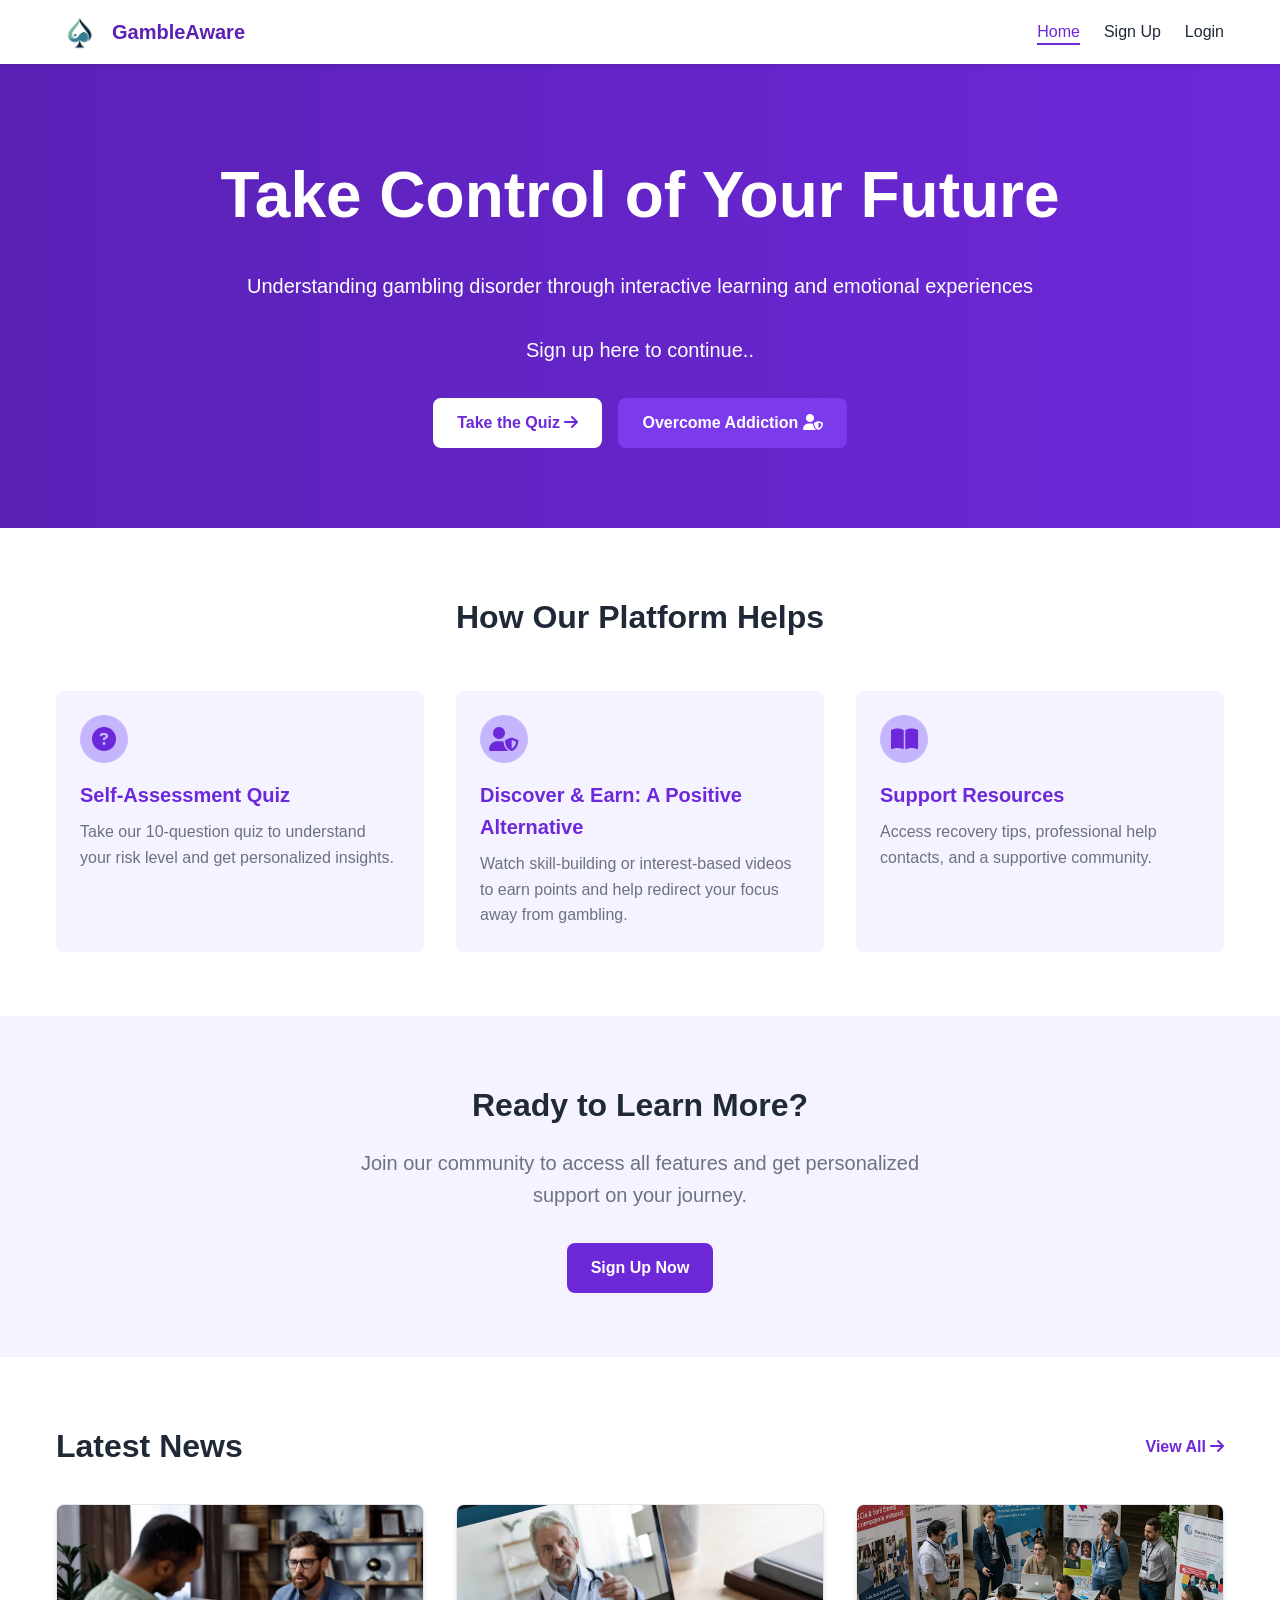
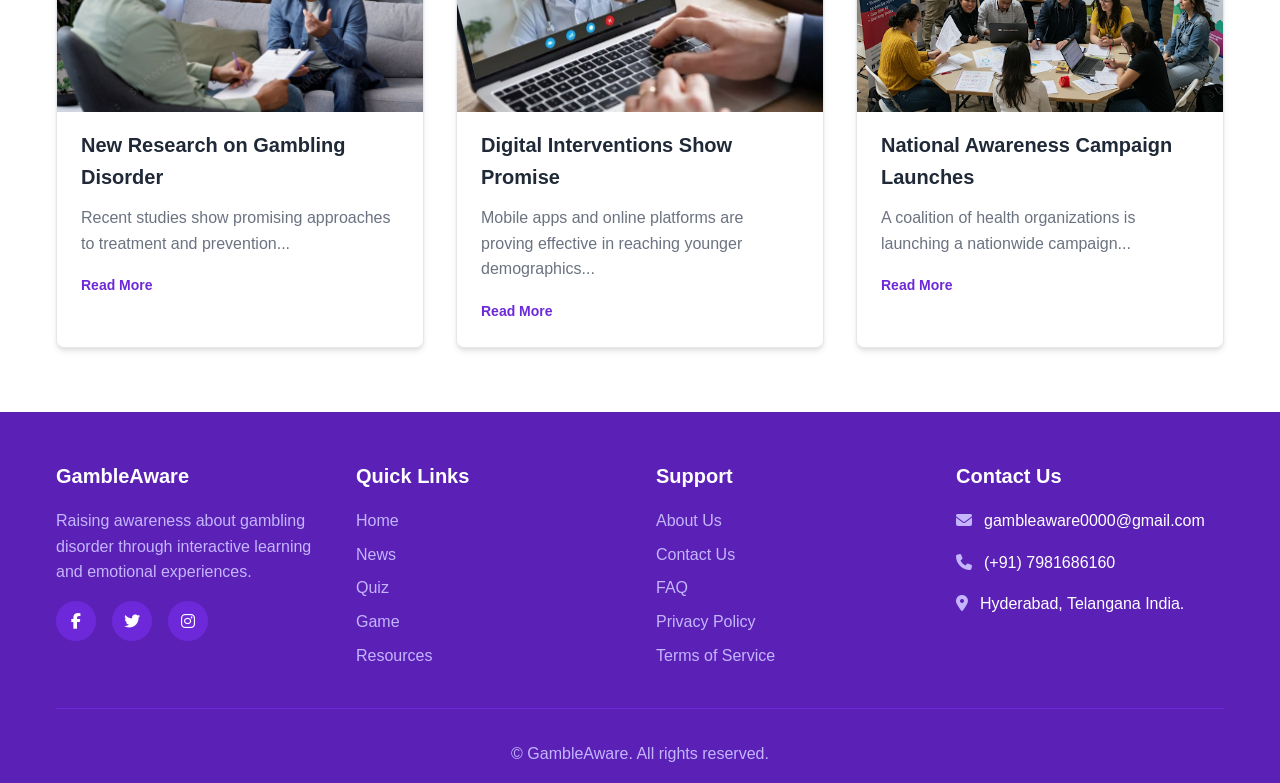
==== index.html @ d8a06137 "Update and rename Firstpage.html to index.html" ====
<!DOCTYPE html>
<html lang="en">
<head>
    <meta charset="UTF-8">
    <meta name="viewport" content="width=device-width, initial-scale=1.0">
    <title>GambleAware - Gambling Disorder Awareness</title>
    <link rel="stylesheet" href="style.css">
    <link rel="stylesheet" href="https://cdnjs.cloudflare.com/ajax/libs/font-awesome/6.4.0/css/all.min.css">
</head>
<body>
    <!-- Navigation Bar -->
    <nav class="navbar">
        <div class="container">
            <div class="navbar-content">
                <div class="logo">
                    <a href="index.html">
                        <div class="logo-circle"> <img src="unnamed-removebg-preview.png" alt=""> </div>
                        <span class="site-name">GambleAware</span>
                    </a>
                </div>
                
                <ul class="nav-links">
                    <li><a href="index.html" class="active">Home</a></li>
                    <li><a href="signup.html">Sign Up</a></li>
                    <li><a href="login1.html">Login</a></li>
                </ul>
                
                <div class="mobile-menu-btn">
                    <i class="fas fa-bars"></i>
                </div>
            </div>
        </div>
    </nav>
    
    <!-- Mobile Menu -->
    <div class="mobile-menu">
        <ul class="mobile-nav-links">
            <li><a href="#">Home</a></li>
            <li><a href="#">News</a></li>
            <li><a href="#">Quiz</a></li>
            <li><a href="#">Recovery</a></li>
            <li><a href="#">Resources</a></li>
        </ul>
    </div>

    <!-- Hero Section -->
    <section class="hero">
        <div class="container">
                <h1 class="fade-in">Take Control of Your Future</h1>
                <p>Understanding gambling disorder through interactive learning and emotional experiences</p>
                <p> <a href="signup.html" style="color: white;"> Sign up here </a> to continue..</p>
                <div class="hero-buttons">
                    <a href="#" class="btn btn-light">
                        Take the Quiz  <i class="fas fa-arrow-right"></i>
                    </a>
                    <a href="#" class="btn btn-secondary">
                        Overcome Addiction <i class="fas fa-user-shield"></i>
                    </a>
                </div>  
        </div>
    </section>

    <!-- Features Section -->
    <section class="features">
        <div class="container">
            <h2>How Our Platform Helps</h2>
            <div class="features-grid">
                <div class="feature-card">
                    <a href="#">
                    <div class="feature-icon">
                        <i class="fas fa-question-circle"></i>
                    </div>
                    <h3>Self-Assessment Quiz</h3>
                    <p>Take our 10-question quiz to understand your risk level and get personalized insights.</p>
                    </a>
                </div>

                <div class="feature-card">
                    <a href="#">
                    <div class="feature-icon">
                        <i class="fas fa-user-shield"></i>
                    </div>
                    <h3>Discover & Earn: A Positive Alternative</h3>
                    <p>Watch skill-building or interest-based videos to earn points and help redirect your focus away from gambling.</p>
                    </a>
                </div>

                <div class="feature-card">
                    <a href="#">
                    <div class="feature-icon">
                        <i class="fas fa-book-open"></i>
                    </div>
                    <h3>Support Resources</h3>
                    <p>Access recovery tips, professional help contacts, and a supportive community.</p>
                    </a>
                </div>
            </div>
        </div>
    </section>

    <!-- Call to Action -->
    <section class="cta">
        <div class="container">
            <h2>Ready to Learn More?</h2>
            <p>Join our community to access all features and get personalized support on your journey.</p>
            <a href="signup.html" class="btn btn-primary">Sign Up Now</a>
        </div>
    </section>

    <!-- Latest News Preview -->
    <section class="news-preview">
        <div class="container">
            <div class="section-header">
                <h2>Latest News</h2>
                <a href="#" class="view-all">
                    View All <i class="fas fa-arrow-right"></i>
                </a>
            </div>
            <div class="news-grid">
                <div class="news-card">
                    <div class="news-image" >
                        <img src="photo1.jpg" style="aspect-ratio: 738 / 418;" alt="">
                    </div>
                    <div class="news-content">
                        <h3>New Research on Gambling Disorder</h3>
                        <p>Recent studies show promising approaches to treatment and prevention...</p>
                        <a href="#" class="read-more">Read More</a>
                    </div>
                </div>

                <div class="news-card">
                    <div class="news-image">
                        <img src="p17.jpg" style="aspect-ratio: 738 / 418;" alt="">
                    </div>
                    <div class="news-content">
                        <h3>Digital Interventions Show Promise</h3>
                        <p>Mobile apps and online platforms are proving effective in reaching younger demographics...</p>
                        <a href="#" class="read-more">Read More</a>
                    </div>
                </div>

                <div class="news-card">
                    <div class="news-image">
                        <img src="p20.png" style="aspect-ratio: 738 / 418;" alt="">
                    </div>
                    <div class="news-content">
                        <h3>National Awareness Campaign Launches</h3>
                        <p>A coalition of health organizations is launching a nationwide campaign...</p>
                        <a href="#" class="read-more">Read More</a>
                    </div>
                </div>
            </div>
        </div>
    </section>

    <!-- Footer -->
    <footer class="footer">
        <div class="container">
            <div class="footer-grid">
                <!-- About -->
                <div class="footer-column">
                    <h3>GambleAware</h3>
                    <p>Raising awareness about gambling disorder through interactive learning and emotional experiences.</p>
                    <div class="social-links">
                        <a href="#"><i class="fab fa-facebook-f"></i></a>
                        <a href="#"><i class="fab fa-twitter"></i></a>
                        <a href="#"><i class="fab fa-instagram"></i></a>
                    </div>
                </div>

                <!-- Quick Links -->
                <div class="footer-column">
                    <h3>Quick Links</h3>
                    <ul class="footer-links">
                        <li><a href="#">Home</a></li>
                        <li><a href="#">News</a></li>
                        <li><a href="#">Quiz</a></li>
                        <li><a href="#">Game</a></li>
                        <li><a href="#">Resources</a></li>
                    </ul>
                </div>

                <!-- Support -->
                <div class="footer-column">
                    <h3>Support</h3>
                    <ul class="footer-links">
                        <li><a href="about.html">About Us</a></li>
                        <li><a href="contact.html">Contact Us</a></li>
                        <li><a href="#">FAQ</a></li>
                        <li><a href="#">Privacy Policy</a></li>
                        <li><a href="#">Terms of Service</a></li>
                    </ul>
                </div>

                <!-- Contact -->
                <div class="footer-column">
                    <h3>Contact Us</h3>
                    <ul class="contact-info">
                        <li>
                            <i class="fas fa-envelope"></i>
                            <span>gambleaware0000@gmail.com</span>
                        </li>
                        <li>
                            <i class="fas fa-phone"></i>
                            <span>(+91) 7981686160</span>
                        </li>
                        <li>
                            <i class="fas fa-map-marker-alt"></i>
                            <span>Hyderabad, Telangana India.</span>
                        </li>
                    </ul>
                </div>
            </div>

            <div class="footer-bottom">
                <p>&copy; <span id="current-year"></span> GambleAware. All rights reserved.</p>
            </div>
        </div>
    </footer>

    <script src="js/main.js"></script>
</body>
</html>
---- style.css ----
/* Base Styles */
:root {
    --primary: #6d28d9;
    --primary-dark: #5b21b6;
    --primary-light: #8b5cf6;
    --primary-lighter: #a78bfa;
    --primary-lightest: #c4b5fd;
    --primary-bg: #f5f3ff;
    --secondary: #7c3aed;
    --text-dark: #1f2937;
    --text-light: #6b7280;
    --white: #ffffff;
    --gray-100: #f3f4f6;
    --gray-200: #e5e7eb;
    --gray-300: #d1d5db;
    --gray-400: #9ca3af;
    --gray-500: #6b7280;
    --success: #10b981;
    --warning: #f59e0b;
    --danger: #ef4444;
    --border-radius: 0.5rem;
    --box-shadow: 0 4px 6px -1px rgba(0, 0, 0, 0.1), 0 2px 4px -1px rgba(0, 0, 0, 0.06);
    --transition: all 0.3s ease;
}

* {
    margin: 0;
    padding: 0;
    box-sizing: border-box;
}

body {
    font-family: 'Segoe UI', Tahoma, Geneva, Verdana, sans-serif;
    line-height: 1.6;
    color: var(--text-dark);
    background-color: var(--white);
}

.container {
    width: 100%;
    max-width: 1200px;
    margin: 0 auto;
    padding: 0 1rem;
}

a {
    text-decoration: none;
    color: var(--primary);
    transition: var(--transition);
}

a:hover {
    color: var(--primary-dark);
}

ul {
    list-style: none;
}

img {
    max-width: 100%;
}

.text-center {
    text-align: center;
}

.bold {
    font-weight: 700;
}

.hidden {
    display: none !important;
}

.section-title {
    font-size: 2rem;
    font-weight: 700;
    text-align: center;
    margin-bottom: 2rem;
}

.section-description {
    font-size: 1.2rem;
    color: var(--text-light);
    max-width: 800px;
    margin: 0 auto 2rem;
}

/* Buttons */
.btn {
    display: inline-block;
    padding: 0.75rem 1.5rem;
    border-radius: var(--border-radius);
    font-weight: 600;
    text-align: center;
    cursor: pointer;
    transition: var(--transition);
    border: none;
    font-size: 1rem;
}

.btn-primary {
    background-color: var(--primary);
    color: var(--white);
}

.btn-primary:hover {
    background-color: var(--primary-dark);
    color: var(--white);
    transform: translateY(-2px);
}

.btn-secondary {
    background-color: var(--secondary);
    color: var(--white);
}

.btn-secondary:hover {
    background-color: var(--primary-dark);
    color: var(--white);
    transform: translateY(-2px);
}

.btn-light {
    background-color: var(--white);
    color: var(--primary);
}

.btn-light:hover {
    background-color: var(--gray-100);
    transform: translateY(-2px);
}

.btn-outline {
    background-color: transparent;
    color: var(--text-dark);
    border: 1px solid var(--gray-300);
}

.btn-outline:hover {
    border-color: var(--primary);
    color: var(--primary);
    transform: translateY(-2px);
}

.btn-danger {
    background-color: var(--danger);
    color: var(--white);
}

.btn-danger:hover {
    background-color: #dc2626;
    color: var(--white);
}

.btn-small {
    padding: 0.25rem 0.5rem;
    font-size: 0.875rem;
}

.btn-large {
    padding: 1rem 2rem;
    font-size: 1.25rem;
}

.btn:disabled {
    opacity: 0.7;
    cursor: not-allowed;
    transform: none;
}

/* Navigation */
.navbar {
    background-color: var(--white);
    box-shadow: 0 2px 4px rgba(0, 0, 0, 0.1);
    position: sticky;
    top: 0;
    z-index: 100;
}

.navbar-content {
    display: flex;
    justify-content: space-between;
    align-items: center;
    height: 4rem;
}

.logo a {
    display: flex;
    align-items: center;
    color: var(--text-dark);
}

.logo-circle {
    width: 3rem;
    height: 3rem;
    color: var(--white);
    border-radius: 50%;
    display: flex;
    align-items: center;
    justify-content: center;
    font-weight: 700;
    margin-right: 0.5rem;
}

.site-name {
    font-size: 1.25rem;
    font-weight: 700;
    color: var(--primary-dark);
}

.nav-links {
    display: none;
}

.auth-buttons {
    display: none;
}

.mobile-menu-btn {
    font-size: 1.5rem;
    cursor: pointer;
    color: var(--text-dark);
}

.mobile-menu {
    display: none;
    background-color: var(--white);
    box-shadow: 0 4px 6px rgba(0, 0, 0, 0.1);
    overflow: hidden;
    max-height: 0;
    transition: max-height 0.3s ease;
}

.mobile-menu.active {
    display: block;
    max-height: 500px;
}

.mobile-nav-links li {
    border-bottom: 1px solid var(--gray-200);
}

.mobile-nav-links a {
    display: block;
    padding: 1rem;
    color: var(--text-dark);
}

.mobile-nav-links a:hover {
    background-color: var(--gray-100);
    color: var(--primary);
}

/* Hero Section */
.hero {
    background: linear-gradient(to right, var(--primary-dark), var(--primary));
    color: var(--white);
    padding: 5rem 0;
    text-align: center;
}

.hero-content {
    max-width: 800px;
    margin: 0 auto;
}

.hero h1 {
    font-size: 2.5rem;
    font-weight: 700;
    margin-bottom: 1.5rem;
}

.hero p {
    font-size: 1.25rem;
    margin-bottom: 2rem;
}

.hero-buttons {
    display: flex;
    flex-wrap: wrap;
    justify-content: center;
    gap: 1rem;
}

/* Features Section */
.features {
    padding: 4rem 0;
    background-color: var(--white);
}

.features h2 {
    text-align: center;
    font-size: 2rem;
    margin-bottom: 3rem;
}

.features-grid {
    display: grid;
    grid-template-columns: 1fr;
    gap: 2rem;
}

.feature-card {
    background-color: var(--primary-bg);
    padding: 1.5rem;
    border-radius: var(--border-radius);
    transition: var(--transition);
}

.feature-card:hover {
    transform: translateY(-5px);
}

.feature-icon {
    background-color: var(--primary-lightest);
    width: 3rem;
    height: 3rem;
    border-radius: 50%;
    display: flex;
    align-items: center;
    justify-content: center;
    margin-bottom: 1rem;
}

.feature-icon i {
    color: var(--primary);
    font-size: 1.5rem;
}

.feature-card h3 {
    font-size: 1.25rem;
    margin-bottom: 0.5rem;
}

.feature-card p {
    color: var(--text-light);
}

/* Call to Action */
.cta {
    background-color: var(--primary-bg);
    padding: 4rem 0;
    text-align: center;
}

.cta h2 {
    font-size: 2rem;
    margin-bottom: 1rem;
}

.cta p {
    font-size: 1.25rem;
    color: var(--text-light);
    max-width: 600px;
    margin: 0 auto 2rem;
}

/* News Preview */
.news-preview {
    padding: 4rem 0;
    background-color: var(--white);
}

.section-header {
    display: flex;
    justify-content: space-between;
    align-items: center;
    margin-bottom: 2rem;
}

.section-header h2 {
    font-size: 2rem;
}

.view-all {
    display: flex;
    align-items: center;
    color: var(--primary);
    font-weight: 600;
}

.view-all i {
    margin-left: 0.25rem;
}

.news-grid {
    display: grid;
    grid-template-columns: 1fr;
    gap: 2rem;
}

.news-card {
    border: 1px solid var(--gray-200);
    border-radius: var(--border-radius);
    overflow: hidden;
    box-shadow: var(--box-shadow);
    transition: var(--transition);
}

.news-card:hover {
    transform: translateY(-5px);
    box-shadow: 0 10px 15px -3px rgba(0, 0, 0, 0.1), 0 4px 6px -2px rgba(0, 0, 0, 0.05);
}

.news-image {
    height: 12rem;
    background-color: var(--primary-lightest);
}

.news-content {
    padding: 1rem;
}

.news-content h3 {
    font-size: 1.25rem;
    margin-bottom: 0.5rem;
}

.news-content p {
    color: var(--text-light);
    margin-bottom: 1rem;
}

.read-more {
    color: var(--primary);
    font-size: 0.875rem;
    font-weight: 600;
}

/* Footer */
.footer {
    background-color: var(--primary-dark);
    color: var(--white);
    padding: 3rem 0 1rem;
}

.footer-grid {
    display: grid;
    grid-template-columns: 1fr;
    gap: 2rem;
    margin-bottom: 2rem;
}

.footer-column h3 {
    font-size: 1.25rem;
    margin-bottom: 1rem;
}

.footer-column p {
    color: var(--primary-lightest);
    margin-bottom: 1rem;
}

.social-links {
    display: flex;
    gap: 1rem;
}

.social-links a {
    background-color: var(--primary);
    color: var(--white);
    width: 2.5rem;
    height: 2.5rem;
    border-radius: 50%;
    display: flex;
    align-items: center;
    justify-content: center;
    transition: var(--transition);
}

.social-links a:hover {
    background-color: var(--secondary);
    transform: translateY(-3px);
}

.footer-links li {
    margin-bottom: 0.5rem;
}

.footer-links a {
    color: var(--primary-lightest);
}

.footer-links a:hover {
    color: var(--white);
}

.contact-info li {
    display: flex;
    align-items: flex-start;
    margin-bottom: 1rem;
}

.contact-info i {
    color: var(--primary-lightest);
    margin-right: 0.75rem;
    margin-top: 0.25rem;
}

.footer-bottom {
    text-align: center;
    padding-top: 2rem;
    border-top: 1px solid var(--primary);
    color: var(--primary-lightest);
}

/* Cards */
.card {
    background-color: var(--white);
    border-radius: var(--border-radius);
    box-shadow: var(--box-shadow);
    overflow: hidden;
    margin-bottom: 2rem;
}

.card-header {
    padding: 1.5rem;
    background-color: var(--primary-bg);
    border-bottom: 1px solid var(--primary-lightest);
}

.card-header h2 {
    font-size: 1.5rem;
    display: flex;
    align-items: center;
}

.card-header h2 i {
    margin-right: 0.5rem;
    color: var(--primary);
}

.card-header p {
    color: var(--text-light);
    margin-top: 0.25rem;
}

.card-body {
    padding: 1.5rem;
}

.card-footer {
    padding: 1.5rem;
    border-top: 1px solid var(--gray-200);
    display: flex;
    justify-content: space-between;
}

.card-footer.center {
    justify-content: center;
    gap: 1rem;
    flex-wrap: wrap;
}

/* Quiz Styles */
.quiz-section {
    padding: 3rem 0;
}

.quiz-container {
    max-width: 800px;
    margin: 0 auto;
}

.progress-bar {
    height: 0.5rem;
    background-color: var(--gray-200);
    border-radius: 1rem;
    margin-top: 0.5rem;
    overflow: hidden;
}

.progress {
    height: 100%;
    background-color: var(--primary);
    width: 10%; /* Will be updated by JS */
    transition: width 0.3s ease;
}

.options-container {
    margin-top: 1.5rem;
}

.option-item {
    display: flex;
    align-items: center;
    padding: 0.75rem;
    margin-bottom: 0.75rem;
    border-radius: var(--border-radius);
    cursor: pointer;
    transition: var(--transition);
}

.option-item:hover {
    background-color: var(--primary-bg);
}

.option-item.selected {
    background-color: var(--primary-lightest);
}

.radio-input {
    margin-right: 0.75rem;
}

.results-card {
    text-align: center;
}

#result-icon {
    font-size: 3rem;
    margin-bottom: 1rem;
}

.info-box {
    background-color: var(--primary-bg);
    padding: 1rem;
    border-radius: var(--border-radius);
    border: 1px solid var(--primary-lightest);
    margin: 1rem 0;
}

/* Game Styles */
.game-section {
    padding: 3rem 0;
}

.game-grid {
    display: grid;
    grid-template-columns: 1fr;
    gap: 1.5rem;
}

.game-main {
    width: 100%;
}

.balance {
    display: flex;
    align-items: center;
    font-weight: 600;
    color: var(--warning);
}

.balance i {
    margin-right: 0.5rem;
}

.slot-machine {
    position: relative;
    margin-bottom: 1.5rem;
}

#slot-canvas {
    width: 100%;
    height: 150px;
    border: 2px solid var(--gray-300);
    border-radius: var(--border-radius);
    background-color: var(--gray-100);
}

.character-mood {
    position: absolute;
    bottom: 1rem;
    left: 1rem;
    width: 4rem;
    height: 4rem;
    border-radius: 50%;
    display: flex;
    align-items: center;
    justify-content: center;
    font-size: 2rem;
}

.character-mood.neutral {
    background-color: var(--gray-100);
}

.character-mood.happy {
    background-color: #d1fae5;
}

.character-mood.sad {
    background-color: #fee2e2;
}

.character-mood.desperate {
    background-color: #fecaca;
}

.result-overlay {
    position: absolute;
    top: 0;
    left: 0;
    width: 100%;
    height: 100%;
    display: flex;
    align-items: center;
    justify-content: center;
    font-size: 1.5rem;
    font-weight: 700;
}

.result-overlay.win {
    color: var(--success);
}

.result-overlay.lose {
    color: var(--danger);
}

.betting-controls {
    margin-top: 1.5rem;
}

.bet-amount {
    display: flex;
    justify-content: space-between;
    align-items: center;
    margin-bottom: 1rem;
}

.bet-buttons {
    display: flex;
    gap: 0.5rem;
}

.stats-grid {
    display: grid;
    gap: 0.75rem;
}

.stat-item {
    display: flex;
    justify-content: space-between;
    font-size: 0.875rem;
}

.health-bar-container {
    height: 0.5rem;
    background-color: var(--gray-200);
    border-radius: 1rem;
    overflow: hidden;
    margin-top: 0.5rem;
}

.health-bar {
    height: 100%;
    width: 100%;
    background-color: var(--success);
    transition: width 0.3s ease, background-color 0.3s ease;
}

.info-card {
    background-color: var(--primary-bg);
}

.info-card .card-header h2 {
    color: var(--warning);
}

/* Modal Styles */
.modal {
    position: fixed;
    top: 0;
    left: 0;
    width: 100%;
    height: 100%;
    background-color: rgba(0, 0, 0, 0.5);
    display: flex;
    align-items: center;
    justify-content: center;
    z-index: 1000;
}

.modal-content {
    background-color: var(--white);
    border-radius: var(--border-radius);
    max-width: 500px;
    width: 90%;
    box-shadow: 0 25px 50px -12px rgba(0, 0, 0, 0.25);
    overflow: hidden;
}

.modal-header {
    padding: 1.5rem;
    background-color: var(--primary-bg);
    border-bottom: 1px solid var(--primary-lightest);
    text-align: center;
}

.modal-icon {
    font-size: 3rem;
    margin-bottom: 1rem;
}

.modal-body {
    padding: 1.5rem;
}

.modal-body ul {
    list-style: disc;
    padding-left: 1.5rem;
    margin: 1rem 0;
}

.modal-footer {
    padding: 1.5rem;
    border-top: 1px solid var(--gray-200);
    display: flex;
    flex-direction: column;
    align-items: center;
}

.small-text {
    font-size: 0.875rem;
    color: var(--text-light);
    margin-top: 0.75rem;
    text-align: center;
}

.text-danger {
    color: var(--danger);
}

/* Resources Styles */
.resources-section {
    padding: 3rem 0;
}

.tabs-container {
    margin-bottom: 3rem;
}

.tabs {
    display: flex;
    flex-wrap: wrap;
    border-bottom: 1px solid var(--gray-300);
    margin-bottom: 2rem;
}

.tab-btn {
    padding: 0.75rem 1rem;
    background: none;
    border: none;
    cursor: pointer;
    font-weight: 600;
    color: var(--text-light);
    transition: var(--transition);
    border-bottom: 2px solid transparent;
}

.tab-btn:hover {
    color: var(--primary);
}

.tab-btn.active {
    color: var(--primary);
    border-bottom-color: var(--primary);
}

.tab-content {
    display: none;
}

.tab-content.active {
    display: block;
}

.helplines-grid {
    display: grid;
    grid-template-columns: 1fr;
    gap: 1rem;
}

.helpline-item {
    background-color: var(--primary-bg);
    padding: 1rem;
    border-radius: var(--border-radius);
    border: 1px solid var(--primary-lightest);
}

.helpline-country {
    font-weight: 600;
    margin-bottom: 0.25rem;
}

.treatment-options {
    display: grid;
    gap: 1rem;
}

.treatment-option {
    background-color: var(--primary-bg);
    padding: 1rem;
    border-radius: var(--border-radius);
    border: 1px solid var(--primary-lightest);
}

.treatment-option h3 {
    margin-bottom: 0.5rem;
}

.resource-list {
    display: grid;
    gap: 0.75rem;
}

.resource-list li {
    display: flex;
    align-items: flex-start;
}

.resource-icon {
    background-color: var(--primary-lightest);
    color: var(--primary);
    width: 1.5rem;
    height: 1.5rem;
    border-radius: 50%;
    display: flex;
    align-items: center;
    justify-content: center;
    margin-right: 0.75rem;
    flex-shrink: 0;
}

.family-support {
    display: grid;
    gap: 1rem;
}

.support-option {
    background-color: var(--primary-bg);
    padding: 1rem;
    border-radius: var(--border-radius);
    border: 1px solid var(--primary-lightest);
}

.support-option h3 {
    margin-bottom: 0.5rem;
}

.support-option a {
    display: inline-block;
    margin-top: 0.5rem;
}

.self-help-strategies {
    display: grid;
    gap: 1rem;
}

.strategy {
    background-color: var(--primary-bg);
    padding: 1rem;
    border-radius: var(--border-radius);
    border: 1px solid var(--primary-lightest);
}

.strategy h3 {
    margin-bottom: 0.5rem;
}

.strategy ul {
    list-style: disc;
    padding-left: 1.5rem;
    margin-top: 0.5rem;
}

.online-resources-grid {
    display: grid;
    grid-template-columns: 1fr;
    gap: 1rem;
}

.resource-item {
    background-color: var(--primary-bg);
    padding: 1rem;
    border-radius: var(--border-radius);
    border: 1px solid var(--primary-lightest);
}

.resource-item h3 {
    margin-bottom: 0.5rem;
}

.resource-item a {
    display: inline-block;
    margin-top: 0.5rem;
}

.message-of-hope {
    background-color: var(--primary-bg);
    padding: 2rem;
    border-radius: var(--border-radius);
    border: 1px solid var(--primary-lightest);
}

.testimonial {
    background-color: var(--white);
    padding: 1.5rem;
    border-radius: var(--border-radius);
    margin: 1.5rem 0;
}

blockquote {
    font-style: italic;
    color: var(--text-light);
    border-left: 4px solid var(--primary-lightest);
    padding-left: 1rem;
}

blockquote footer {
    margin-top: 0.5rem;
    font-weight: 600;
    color: var(--text-dark);
}

.action-buttons {
    display: flex;
    flex-wrap: wrap;
    justify-content: center;
    gap: 1rem;
    margin-top: 1.5rem;
}

/* Animations */
@keyframes fade-in {
    from {
        opacity: 0;
    }
    to {
        opacity: 1;
    }
}

.fade-in {
    animation: fade-in 1s ease-in-out;
}

/* Responsive Styles */
@media (min-width: 768px) {
    .nav-links {
        display: flex;
        gap: 1.5rem;
    }
    
    .nav-links a {
        color: var(--text-dark);
        font-weight: 500;
        position: relative;
    }
    
    .nav-links a:hover, .nav-links a.active {
        color: var(--primary);
    }
    
    .nav-links a::after {
        content: '';
        position: absolute;
        bottom: -5px;
        left: 0;
        width: 0;
        height: 2px;
        background-color: var(--primary);
        transition: var(--transition);
    }
    
    .nav-links a:hover::after, .nav-links a.active::after {
        width: 100%;
    }
    
    .auth-buttons {
        display: flex;
        gap: 1rem;
    }
    
    .mobile-menu-btn {
        display: none;
    }
    
    .hero h1 {
        font-size: 3.5rem;
    }
    
    .features-grid {
        grid-template-columns: repeat(3, 1fr);
    }
    
    .news-grid {
        grid-template-columns: repeat(3, 1fr);
    }
    
    .footer-grid {
        grid-template-columns: repeat(4, 1fr);
    }
    
    .game-grid {
        grid-template-columns: 2fr 1fr;
    }
    
    .helplines-grid {
        grid-template-columns: repeat(2, 1fr);
    }
    
    .treatment-options {
        grid-template-columns: repeat(3, 1fr);
    }
    
    .family-support {
        grid-template-columns: repeat(2, 1fr);
    }
    
    .online-resources-grid {
        grid-template-columns: repeat(2, 1fr);
    }
}

@media (min-width: 1024px) {
    .hero h1 {
        font-size: 4rem;
    }
}
/* News Page Specific Styles */
/* Add these to your existing styles.css file */

.news-section {
    padding: 3rem 0;
}

/* Featured Article */
.featured-article {
    margin-bottom: 3rem;
}

.featured-article-grid {
    display: grid;
    grid-template-columns: 1fr;
    gap: 1.5rem;
    background-color: var(--white);
    border-radius: var(--border-radius);
    overflow: hidden;
    box-shadow: var(--box-shadow);
}

div.featured-image{
    height: 300px;
    margin-top: 100px;
}
.featured-image {
    
    height: 400px;
    background-color: var(--primary-lightest);
}

.featured-content {
    padding: 1.5rem;
}

.article-meta {
    display: flex;
    justify-content: space-between;
    align-items: center;
    margin-bottom: 1rem;
}

.badge {
    display: inline-block;
    padding: 0.25rem 0.75rem;
    border-radius: 1rem;
    font-size: 0.75rem;
    font-weight: 600;
    text-transform: uppercase;
}

.badge.primary {
    background-color: var(--primary);
    color: var(--white);
}

.badge.research {
    background-color: #3b82f6;
    color: var(--white);
}

.badge.treatment {
    background-color: #10b981;
    color: var(--white);
}

.badge.awareness {
    background-color: #f59e0b;
    color: var(--white);
}

.article-date {
    font-size: 0.875rem;
    color: var(--text-light);
}

.article-date i {
    margin-right: 0.25rem;
}

.featured-content h2 {
    font-size: 1.75rem;
    margin-bottom: 1rem;
}

.article-excerpt {
    font-size: 1.125rem;
    font-weight: 500;
    margin-bottom: 1rem;
    color: var(--text-dark);
}

.article-summary {
    color: var(--text-light);
    margin-bottom: 1.5rem;
}

/* News Grid */
.news-grid {
    display: grid;
    grid-template-columns: 1fr;
    gap: 2rem;
}

.news-card {
    background-color: var(--white);
    border-radius: var(--border-radius);
    overflow: hidden;
    box-shadow: var(--box-shadow);
    transition: var(--transition);
}

.news-card:hover {
    transform: translateY(-5px);
    box-shadow: 0 10px 15px -3px rgba(0, 0, 0, 0.1), 0 4px 6px -2px rgba(0, 0, 0, 0.05);
}

.news-image {
    height: 200px;
    background-color: var(--primary-lightest);
}

.news-content {
    padding: 1.5rem;
}

.news-content h3 {
    font-size: 1.25rem;
    margin-bottom: 0.75rem;
}

.news-content p {
    color: var(--text-light);
    margin-bottom: 1rem;
}

.read-more {
    display: inline-flex;
    align-items: center;
    color: var(--primary);
    font-size: 0.875rem;
    font-weight: 600;
}

.read-more i {
    margin-left: 0.25rem;
    font-size: 0.75rem;
    transition: var(--transition);
}

.read-more:hover i {
    transform: translateX(3px);
}

/* Newsletter Section */
.newsletter-section {
    margin-top: 4rem;
    background-color: var(--primary-bg);
    padding: 2.5rem;
    border-radius: var(--border-radius);
    text-align: center;
}

.newsletter-content {
    max-width: 600px;
    margin: 0 auto;
}

.newsletter-content h2 {
    margin-bottom: 1rem;
}

.newsletter-content p {
    margin-bottom: 1.5rem;
    color: var(--text-light);
}

.newsletter-form {
    display: flex;
    flex-direction: column;
    gap: 1rem;
    margin-bottom: 1rem;
}

.newsletter-form input {
    padding: 0.75rem 1rem;
    border: 1px solid var(--gray-300);
    border-radius: var(--border-radius);
    font-size: 1rem;
}

.newsletter-form input:focus {
    outline: none;
    border-color: var(--primary);
    box-shadow: 0 0 0 2px rgba(109, 40, 217, 0.2);
}

.small-text {
    font-size: 0.875rem;
    color: var(--text-light);
}

.mt-4 {
    margin-top: 2rem;
}

/* Responsive Styles */
@media (min-width: 768px) {
    .featured-article-grid {
        grid-template-columns: 1fr 1fr;
    }
    
    .featured-image {
        height: auto;
    }
    
    .news-grid {
        grid-template-columns: repeat(2, 1fr);
    }
    
    .newsletter-form {
        flex-direction: row;
    }
    
    .newsletter-form input {
        flex: 1;
    }
}

@media (min-width: 1024px) {
    .news-grid {
        grid-template-columns: repeat(3, 1fr);
    }
}

.dropdown {
    position: relative;
    display: inline-block;
  }

  .dropdown-btn {
    display: flex;
    align-items: center;
    background: none;
    border: none;
    color: var(--white);
    padding: 0.5rem 0.75rem;
    cursor: pointer;
    font-weight: 500;
    font-size: 1rem;
    border-radius: var(--border-radius);
    transition: all 0.3s ease;
  }

  .dropdown-btn:hover {
    background-color: var(--primary);
  }

  .dropdown-btn i {
    margin-left: 0.25rem;
    transition: transform 0.2s ease;
  }

  .dropdown-content {
    display: none;
    position: absolute;
    right: 0;
    min-width: 10rem;
    background-color: var(--primary-dark);
    border-radius: var(--border-radius);
    box-shadow: var(--shadow-lg);
    z-index: 1;
  }

  .dropdown-content a {
    display: block;
    padding: 0.75rem 1rem;
    color: var(--white);
  }

  .dropdown-content a:hover {
    background-color: var(--primary-light);
  }

  .dropdown:hover .dropdown-content {
    display: block;
  }

  .dropdown:hover .dropdown-btn i {
    transform: rotate(180deg);
  }
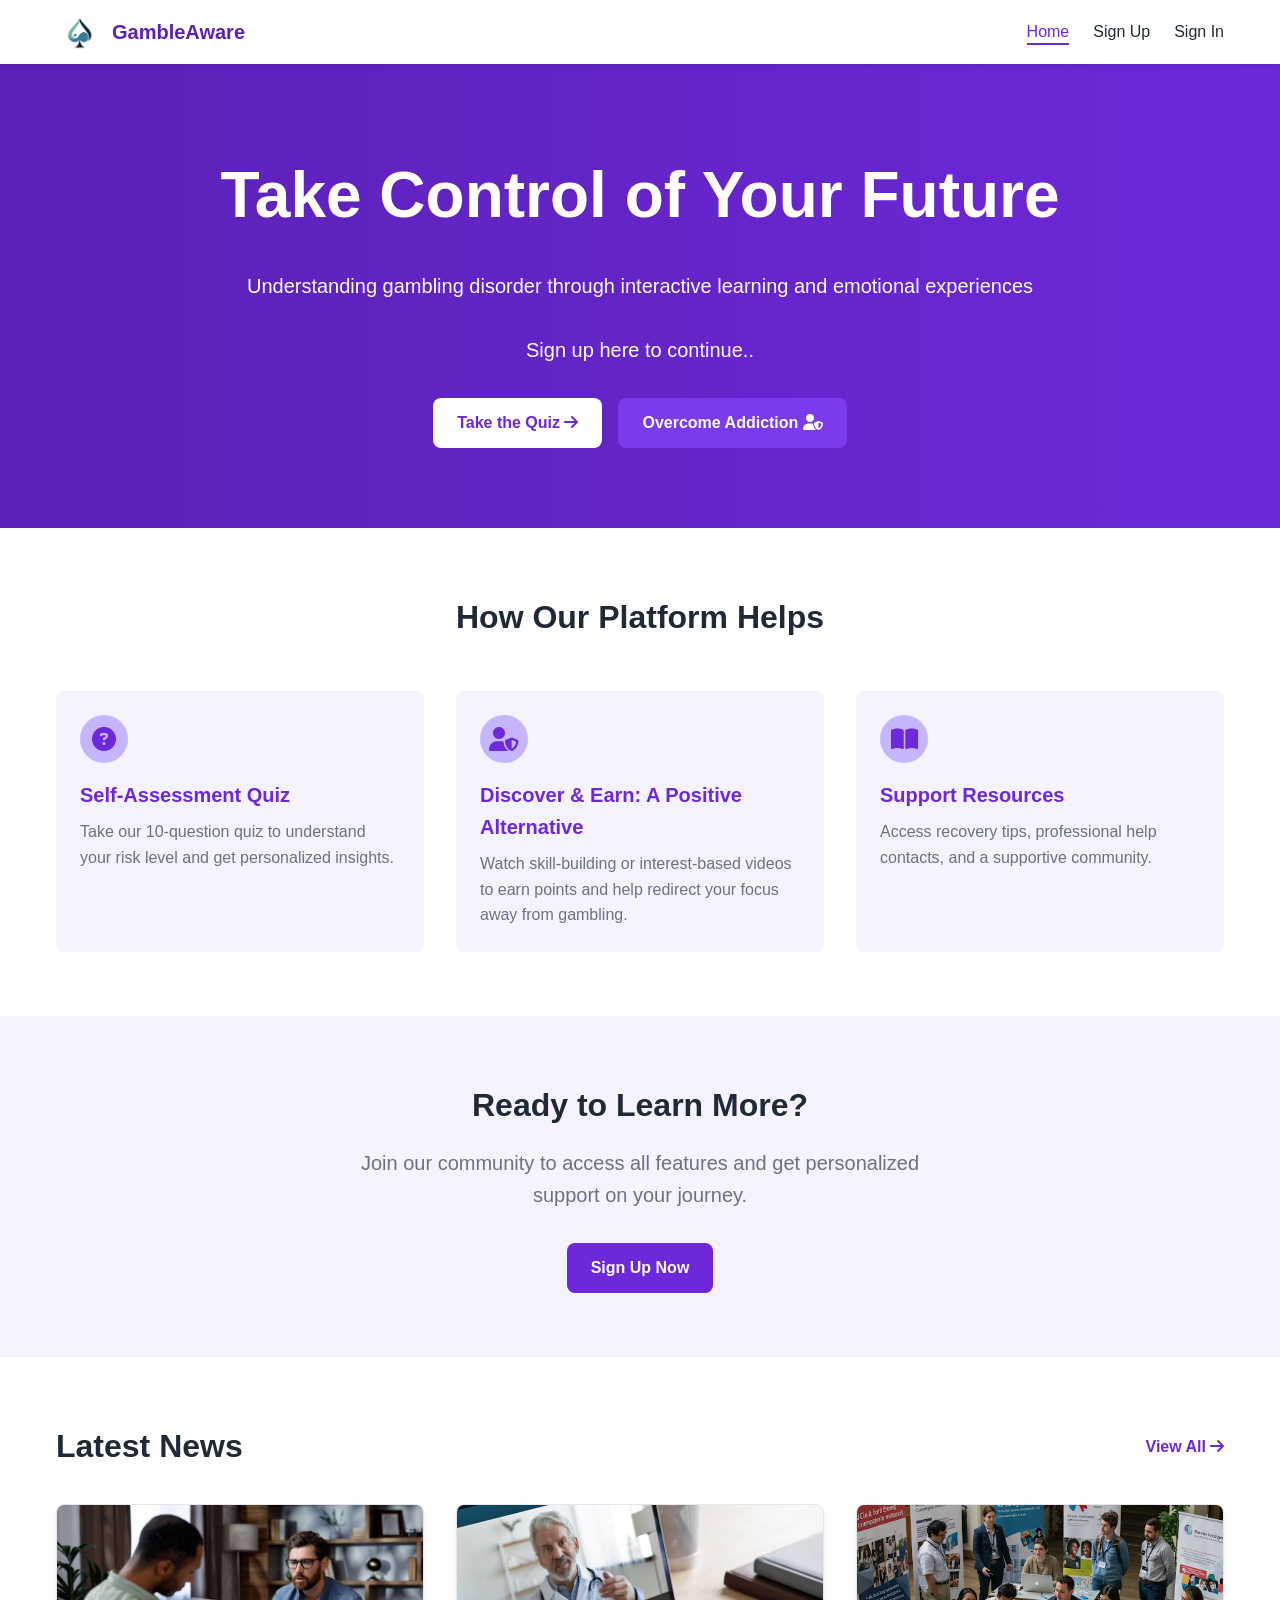
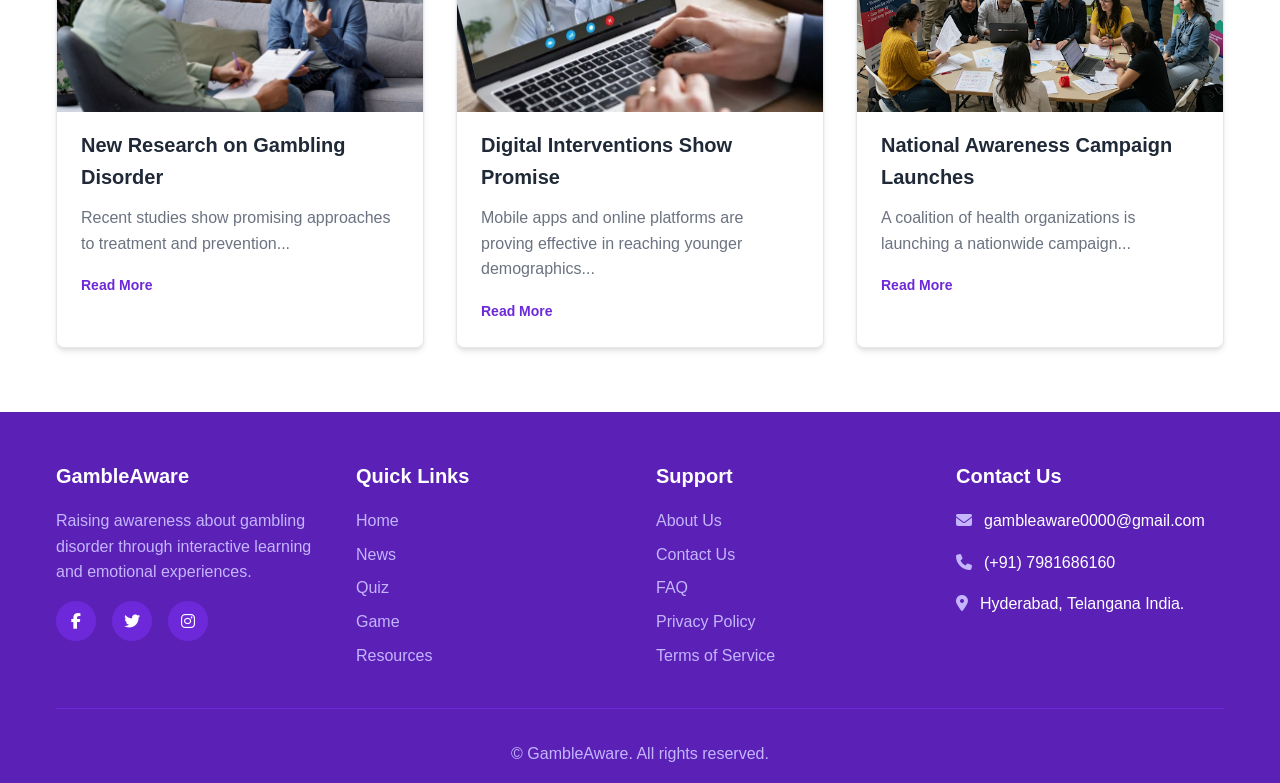
==== commit ebac6ce5: "Update index.html" ====
--- a/index.html
+++ b/index.html
@@ -22,7 +22,7 @@
                 <ul class="nav-links">
                     <li><a href="index.html" class="active">Home</a></li>
                     <li><a href="signup.html">Sign Up</a></li>
-                    <li><a href="login1.html">Login</a></li>
+                    <li><a href="login1.html">Sign In</a></li>
                 </ul>
                 
                 <div class="mobile-menu-btn">
